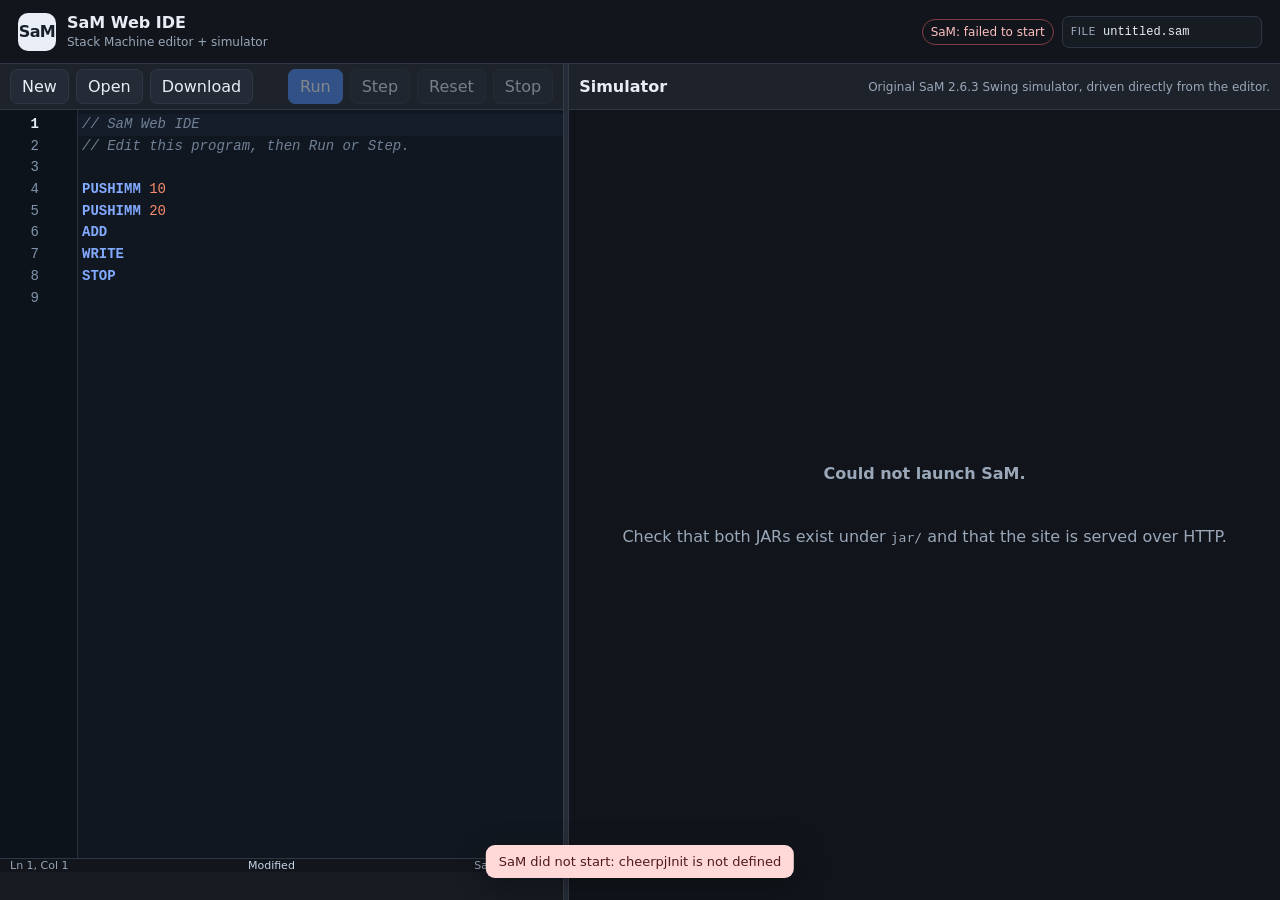
==== sam-web-ide/index.html @ 4410c5a1 "Update" ====
<!doctype html>
<html lang="en">
  <head>
    <meta charset="utf-8" />
    <meta name="viewport" content="width=device-width, initial-scale=1" />
    <meta name="color-scheme" content="dark light" />
    <title>SaM Web IDE</title>
    <link rel="stylesheet" href="./vendor/codemirror/codemirror.css" />
    <link rel="stylesheet" href="./styles.css?v=editor-v9" />
    <script src="./vendor/codemirror/codemirror.js"></script>
    <script src="./vendor/codemirror/addon/selection/active-line.js"></script>
    <script src="./vendor/codemirror/addon/edit/matchbrackets.js"></script>
    <script src="./vendor/codemirror/addon/edit/closebrackets.js"></script>
    <script src="https://cjrtnc.leaningtech.com/4.3/loader.js"></script>
  </head>
  <body>
    <header class="topbar">
      <div class="brand">
        <div class="brand-mark">SaM</div>
        <div>
          <h1>SaM Web IDE</h1>
          <p>Stack Machine editor + simulator</p>
        </div>
      </div>
      <div class="status-row">
        <span id="runtimeStatus" class="status status-loading">CheerpJ: starting…</span>
        <label class="filename-field" title="Rename the current SaM source file">
          <span class="filename-label">File</span>
          <input id="filenameInput" type="text" value="untitled.sam" spellcheck="false" aria-label="Current filename" />
        </label>
      </div>
    </header>

    <main class="workspace">
      <section class="pane editor-pane" aria-label="SaM source editor">
        <div class="pane-toolbar">
          <div class="toolbar-group">
            <button id="newBtn" type="button">New</button>
            <button id="openBtn" type="button">Open</button>
            <button id="saveBtn" type="button">Download</button>
            <input id="fileInput" type="file" accept=".sam,text/plain" hidden />
          </div>
          <div class="toolbar-group">
            <button id="runBtn" class="primary" type="button" disabled>Run</button>
            <button id="stepBtn" type="button" disabled>Step</button>
            <button id="resetBtn" type="button" disabled>Reset</button>
            <button id="stopBtn" type="button" disabled>Stop</button>
          </div>
        </div>

        <div id="editor" class="editor-host"></div>

        <div id="diagnostics" class="diagnostics" hidden>
          <span class="diagnostic-icon">!</span>
          <span id="diagnosticMessage" class="diagnostic-message"></span>
          <button id="diagnosticClose" class="diagnostic-close" type="button" title="Dismiss diagnostic" aria-label="Dismiss diagnostic">×</button>
        </div>

        <div class="editor-footer">
          <span id="cursorStatus">Ln 1, Col 1</span>
          <span id="executionStatus">Modified</span>
          <span>SaM assembly</span>
        </div>
      </section>

      <div id="splitter" class="splitter" role="separator" aria-orientation="vertical" tabindex="0"></div>

      <section class="pane simulator-pane" aria-label="SaM simulator">
        <div class="pane-toolbar simulator-toolbar">
          <strong>Simulator</strong>
          <span class="hint">Original SaM 2.6.3 Swing simulator, driven directly from the editor.</span>
        </div>
        <div id="samDisplay" class="sam-display">
          <div id="samPlaceholder" class="placeholder">
            <div class="spinner"></div>
            <p>Starting SaM under CheerpJ…</p>
          </div>
        </div>
      </section>
    </main>

    <div id="toast" class="toast" role="status" aria-live="polite"></div>

    <script src="./app.js?v=editor-v9"></script>
  </body>
</html>
---- sam-web-ide/vendor/codemirror/codemirror.css ----
/* BASICS */

.CodeMirror {
  /* Set height, width, borders, and global font properties here */
  font-family: monospace;
  height: 300px;
  color: black;
  direction: ltr;
}

/* PADDING */

.CodeMirror-lines {
  padding: 4px 0; /* Vertical padding around content */
}
.CodeMirror pre.CodeMirror-line,
.CodeMirror pre.CodeMirror-line-like {
  padding: 0 4px; /* Horizontal padding of content */
}

.CodeMirror-scrollbar-filler, .CodeMirror-gutter-filler {
  background-color: white; /* The little square between H and V scrollbars */
}

/* GUTTER */

.CodeMirror-gutters {
  border-right: 1px solid #ddd;
  background-color: #f7f7f7;
  white-space: nowrap;
}
.CodeMirror-linenumbers {}
.CodeMirror-linenumber {
  padding: 0 3px 0 5px;
  min-width: 20px;
  text-align: right;
  color: #999;
  white-space: nowrap;
}

.CodeMirror-guttermarker { color: black; }
.CodeMirror-guttermarker-subtle { color: #999; }

/* CURSOR */

.CodeMirror-cursor {
  border-left: 1px solid black;
  border-right: none;
  width: 0;
}
/* Shown when moving in bi-directional text */
.CodeMirror div.CodeMirror-secondarycursor {
  border-left: 1px solid silver;
}
.cm-fat-cursor .CodeMirror-cursor {
  width: auto;
  border: 0 !important;
  background: #7e7;
}
.cm-fat-cursor div.CodeMirror-cursors {
  z-index: 1;
}
.cm-fat-cursor-mark {
  background-color: rgba(20, 255, 20, 0.5);
  -webkit-animation: blink 1.06s steps(1) infinite;
  -moz-animation: blink 1.06s steps(1) infinite;
  animation: blink 1.06s steps(1) infinite;
}
.cm-animate-fat-cursor {
  width: auto;
  border: 0;
  -webkit-animation: blink 1.06s steps(1) infinite;
  -moz-animation: blink 1.06s steps(1) infinite;
  animation: blink 1.06s steps(1) infinite;
  background-color: #7e7;
}
@-moz-keyframes blink {
  0% {}
  50% { background-color: transparent; }
  100% {}
}
@-webkit-keyframes blink {
  0% {}
  50% { background-color: transparent; }
  100% {}
}
@keyframes blink {
  0% {}
  50% { background-color: transparent; }
  100% {}
}

/* Can style cursor different in overwrite (non-insert) mode */
.CodeMirror-overwrite .CodeMirror-cursor {}

.cm-tab { display: inline-block; text-decoration: inherit; }

.CodeMirror-rulers {
  position: absolute;
  left: 0; right: 0; top: -50px; bottom: 0;
  overflow: hidden;
}
.CodeMirror-ruler {
  border-left: 1px solid #ccc;
  top: 0; bottom: 0;
  position: absolute;
}

/* DEFAULT THEME */

.cm-s-default .cm-header {color: blue;}
.cm-s-default .cm-quote {color: #090;}
.cm-negative {color: #d44;}
.cm-positive {color: #292;}
.cm-header, .cm-strong {font-weight: bold;}
.cm-em {font-style: italic;}
.cm-link {text-decoration: underline;}
.cm-strikethrough {text-decoration: line-through;}

.cm-s-default .cm-keyword {color: #708;}
.cm-s-default .cm-atom {color: #219;}
.cm-s-default .cm-number {color: #164;}
.cm-s-default .cm-def {color: #00f;}
.cm-s-default .cm-variable,
.cm-s-default .cm-punctuation,
.cm-s-default .cm-property,
.cm-s-default .cm-operator {}
.cm-s-default .cm-variable-2 {color: #05a;}
.cm-s-default .cm-variable-3, .cm-s-default .cm-type {color: #085;}
.cm-s-default .cm-comment {color: #a50;}
.cm-s-default .cm-string {color: #a11;}
.cm-s-default .cm-string-2 {color: #f50;}
.cm-s-default .cm-meta {color: #555;}
.cm-s-default .cm-qualifier {color: #555;}
.cm-s-default .cm-builtin {color: #30a;}
.cm-s-default .cm-bracket {color: #997;}
.cm-s-default .cm-tag {color: #170;}
.cm-s-default .cm-attribute {color: #00c;}
.cm-s-default .cm-hr {color: #999;}
.cm-s-default .cm-link {color: #00c;}

.cm-s-default .cm-error {color: #f00;}
.cm-invalidchar {color: #f00;}

.CodeMirror-composing { border-bottom: 2px solid; }

/* Default styles for common addons */

div.CodeMirror span.CodeMirror-matchingbracket {color: #0b0;}
div.CodeMirror span.CodeMirror-nonmatchingbracket {color: #a22;}
.CodeMirror-matchingtag { background: rgba(255, 150, 0, .3); }
.CodeMirror-activeline-background {background: #e8f2ff;}

/* STOP */

/* The rest of this file contains styles related to the mechanics of
   the editor. You probably shouldn't touch them. */

.CodeMirror {
  position: relative;
  overflow: hidden;
  background: white;
}

.CodeMirror-scroll {
  overflow: scroll !important; /* Things will break if this is overridden */
  /* 50px is the magic margin used to hide the element's real scrollbars */
  /* See overflow: hidden in .CodeMirror */
  margin-bottom: -50px; margin-right: -50px;
  padding-bottom: 50px;
  height: 100%;
  outline: none; /* Prevent dragging from highlighting the element */
  position: relative;
}
.CodeMirror-sizer {
  position: relative;
  border-right: 50px solid transparent;
}

/* The fake, visible scrollbars. Used to force redraw during scrolling
   before actual scrolling happens, thus preventing shaking and
   flickering artifacts. */
.CodeMirror-vscrollbar, .CodeMirror-hscrollbar, .CodeMirror-scrollbar-filler, .CodeMirror-gutter-filler {
  position: absolute;
  z-index: 6;
  display: none;
  outline: none;
}
.CodeMirror-vscrollbar {
  right: 0; top: 0;
  overflow-x: hidden;
  overflow-y: scroll;
}
.CodeMirror-hscrollbar {
  bottom: 0; left: 0;
  overflow-y: hidden;
  overflow-x: scroll;
}
.CodeMirror-scrollbar-filler {
  right: 0; bottom: 0;
}
.CodeMirror-gutter-filler {
  left: 0; bottom: 0;
}

.CodeMirror-gutters {
  position: absolute; left: 0; top: 0;
  min-height: 100%;
  z-index: 3;
}
.CodeMirror-gutter {
  white-space: normal;
  height: 100%;
  display: inline-block;
  vertical-align: top;
  margin-bottom: -50px;
}
.CodeMirror-gutter-wrapper {
  position: absolute;
  z-index: 4;
  background: none !important;
  border: none !important;
}
.CodeMirror-gutter-background {
  position: absolute;
  top: 0; bottom: 0;
  z-index: 4;
}
.CodeMirror-gutter-elt {
  position: absolute;
  cursor: default;
  z-index: 4;
}
.CodeMirror-gutter-wrapper ::selection { background-color: transparent }
.CodeMirror-gutter-wrapper ::-moz-selection { background-color: transparent }

.CodeMirror-lines {
  cursor: text;
  min-height: 1px; /* prevents collapsing before first draw */
}
.CodeMirror pre.CodeMirror-line,
.CodeMirror pre.CodeMirror-line-like {
  /* Reset some styles that the rest of the page might have set */
  -moz-border-radius: 0; -webkit-border-radius: 0; border-radius: 0;
  border-width: 0;
  background: transparent;
  font-family: inherit;
  font-size: inherit;
  margin: 0;
  white-space: pre;
  word-wrap: normal;
  line-height: inherit;
  color: inherit;
  z-index: 2;
  position: relative;
  overflow: visible;
  -webkit-tap-highlight-color: transparent;
  -webkit-font-variant-ligatures: contextual;
  font-variant-ligatures: contextual;
}
.CodeMirror-wrap pre.CodeMirror-line,
.CodeMirror-wrap pre.CodeMirror-line-like {
  word-wrap: break-word;
  white-space: pre-wrap;
  word-break: normal;
}

.CodeMirror-linebackground {
  position: absolute;
  left: 0; right: 0; top: 0; bottom: 0;
  z-index: 0;
}

.CodeMirror-linewidget {
  position: relative;
  z-index: 2;
  padding: 0.1px; /* Force widget margins to stay inside of the container */
}

.CodeMirror-widget {}

.CodeMirror-rtl pre { direction: rtl; }

.CodeMirror-code {
  outline: none;
}

/* Force content-box sizing for the elements where we expect it */
.CodeMirror-scroll,
.CodeMirror-sizer,
.CodeMirror-gutter,
.CodeMirror-gutters,
.CodeMirror-linenumber {
  -moz-box-sizing: content-box;
  box-sizing: content-box;
}

.CodeMirror-measure {
  position: absolute;
  width: 100%;
  height: 0;
  overflow: hidden;
  visibility: hidden;
}

.CodeMirror-cursor {
  position: absolute;
  pointer-events: none;
}
.CodeMirror-measure pre { position: static; }

div.CodeMirror-cursors {
  visibility: hidden;
  position: relative;
  z-index: 3;
}
div.CodeMirror-dragcursors {
  visibility: visible;
}

.CodeMirror-focused div.CodeMirror-cursors {
  visibility: visible;
}

.CodeMirror-selected { background: #d9d9d9; }
.CodeMirror-focused .CodeMirror-selected { background: #d7d4f0; }
.CodeMirror-crosshair { cursor: crosshair; }
.CodeMirror-line::selection, .CodeMirror-line > span::selection, .CodeMirror-line > span > span::selection { background: #d7d4f0; }
.CodeMirror-line::-moz-selection, .CodeMirror-line > span::-moz-selection, .CodeMirror-line > span > span::-moz-selection { background: #d7d4f0; }

.cm-searching {
  background-color: #ffa;
  background-color: rgba(255, 255, 0, .4);
}

/* Used to force a border model for a node */
.cm-force-border { padding-right: .1px; }

@media print {
  /* Hide the cursor when printing */
  .CodeMirror div.CodeMirror-cursors {
    visibility: hidden;
  }
}

/* See issue #2901 */
.cm-tab-wrap-hack:after { content: ''; }

/* Help users use markselection to safely style text background */
span.CodeMirror-selectedtext { background: none; }
---- sam-web-ide/styles.css ----
:root {
  font-family: Inter, ui-sans-serif, system-ui, -apple-system, BlinkMacSystemFont, "Segoe UI", sans-serif;
  color: #e8edf5;
  background: #101319;
  --topbar-height: 64px;
  --editor-width: 44%;
  --panel: #171b22;
  --panel-2: #1d222b;
  --border: #303744;
  --muted: #9aa7b8;
  --accent: #79a8ff;
  --accent-strong: #4d8df7;
}

* { box-sizing: border-box; }
html, body { width: 100%; height: 100%; margin: 0; overflow: hidden; }
body { display: grid; grid-template-rows: var(--topbar-height) 1fr; }

button, input { font: inherit; }
button {
  border: 1px solid var(--border);
  border-radius: 7px;
  padding: 7px 11px;
  background: #242b36;
  color: #e8edf5;
  cursor: pointer;
}
button:hover:not(:disabled) { background: #303a49; }
button:disabled { opacity: 0.45; cursor: not-allowed; }
button.primary { background: var(--accent-strong); border-color: var(--accent-strong); color: white; }
button.primary:hover:not(:disabled) { background: #659bf4; }

.topbar {
  height: var(--topbar-height);
  display: flex;
  align-items: center;
  justify-content: space-between;
  padding: 0 18px;
  background: #12161c;
  border-bottom: 1px solid var(--border);
}
.brand { display: flex; align-items: center; gap: 11px; }
.brand-mark {
  display: grid; place-items: center; width: 38px; height: 38px;
  border-radius: 10px; background: #e9eef7; color: #17202b;
  font-weight: 800; letter-spacing: -0.04em;
}
h1 { font-size: 16px; line-height: 1.1; margin: 0 0 3px; }
.brand p { color: var(--muted); font-size: 12px; margin: 0; }
.status-row { display: flex; gap: 8px; align-items: center; }
.status { padding: 5px 8px; border-radius: 999px; border: 1px solid var(--border); color: var(--muted); font-size: 12px; }
.status-ready { color: #b6f3c4; border-color: #386c46; }
.status-error { color: #ffc0c0; border-color: #7c4040; }
.status-loading { color: #ffe0a1; }

.workspace { display: grid; grid-template-columns: var(--editor-width) 6px 1fr; min-width: 0; min-height: 0; }
.pane { min-width: 0; min-height: 0; background: var(--panel); }
.editor-pane { display: grid; grid-template-rows: 46px 1fr 28px; }
.simulator-pane { display: grid; grid-template-rows: 46px 1fr; }
.pane-toolbar {
  display: flex; align-items: center; justify-content: space-between; gap: 12px;
  padding: 7px 10px; background: var(--panel-2); border-bottom: 1px solid var(--border);
}
.toolbar-group { display: flex; gap: 7px; align-items: center; }
.hint { color: var(--muted); font-size: 12px; overflow: hidden; text-overflow: ellipsis; white-space: nowrap; }
.hint code { color: #d2dded; }

.editor-host { min-width: 0; min-height: 0; overflow: hidden; }
.editor-host .cm-scroller { overflow: auto; font-family: "SFMono-Regular", Consolas, "Liberation Mono", Menlo, monospace; }
.editor-footer {
  display: flex; align-items: center; justify-content: space-between;
  padding: 0 10px; color: var(--muted); background: #12161c; border-top: 1px solid var(--border); font-size: 11px;
}

.splitter { background: #262d38; cursor: col-resize; border-left: 1px solid #333b48; border-right: 1px solid #333b48; }
.splitter:hover, .splitter:focus { background: var(--accent-strong); outline: none; }

.sam-display { min-width: 0; min-height: 0; position: relative; overflow: hidden; background: #11151b; }
.sam-display > div:not(.placeholder) { width: 100% !important; height: 100% !important; }
.placeholder { position: absolute; inset: 0; display: grid; place-content: center; justify-items: center; color: var(--muted); gap: 12px; pointer-events: none; }
.spinner { width: 28px; height: 28px; border: 3px solid #344052; border-top-color: var(--accent); border-radius: 50%; animation: spin .8s linear infinite; }
@keyframes spin { to { transform: rotate(360deg); } }

.toast {
  position: fixed; left: 50%; bottom: 22px; transform: translate(-50%, 18px);
  background: #e8edf5; color: #151a21; border-radius: 9px; padding: 9px 13px;
  font-size: 13px; opacity: 0; pointer-events: none; transition: .18s ease;
  box-shadow: 0 8px 30px rgba(0,0,0,.35); max-width: min(620px, calc(100vw - 36px));
}
.toast.show { opacity: 1; transform: translate(-50%, 0); }
.toast.error { background: #ffd8d8; color: #501a1a; }

@media (max-width: 900px) {
  :root { --topbar-height: 58px; }
  .workspace { grid-template-columns: 1fr; grid-template-rows: 48% 6px 1fr; }
  .splitter { cursor: row-resize; border: 0; border-top: 1px solid #333b48; border-bottom: 1px solid #333b48; }
  .hint { display: none; }
  .brand p, #fileStatus { display: none; }
}

/* Editable source filename. */
.filename-field {
  height: 32px;
  display: flex;
  align-items: center;
  gap: 7px;
  padding: 0 8px;
  border: 1px solid var(--border);
  border-radius: 7px;
  background: #171c23;
}
.filename-label {
  color: var(--muted);
  font-size: 11px;
  text-transform: uppercase;
  letter-spacing: .06em;
}
#filenameInput {
  width: 150px;
  min-width: 80px;
  border: 0;
  outline: 0;
  padding: 2px 0;
  background: transparent;
  color: #e8edf5;
  font: 12px "SFMono-Regular", Consolas, "Liberation Mono", Menlo, monospace;
}
#filenameInput:focus { color: #fff; }
.filename-field:focus-within {
  border-color: var(--accent-strong);
  box-shadow: 0 0 0 2px rgba(77,141,247,.15);
}

/* Editor v5: CodeMirror 5 theme. This replaces the fragile CM6 CDN extension graph. */
.editor-host .CodeMirror {
  height: 100%;
  width: 100%;
  background: #111720;
  color: #e8edf5;
  font: 14px/1.55 "SFMono-Regular", Consolas, "Liberation Mono", Menlo, monospace;
}
.editor-host .CodeMirror-scroll { min-height: 100%; }
.editor-host .CodeMirror-gutters {
  background: #0d131b;
  border-right: 1px solid #29303b;
}
.editor-host .CodeMirror-linenumber {
  color: #8194ac;
  padding: 0 10px 0 8px;
  min-width: 30px;
  text-align: right;
}
.editor-host .CodeMirror-activeline-background {
  background: rgba(80, 130, 200, 0.055);
}
.editor-host .CodeMirror-activeline-gutter .CodeMirror-linenumber {
  color: #e5edf9;
  font-weight: 700;
}
.editor-host .CodeMirror-cursor {
  border-left: 2px solid #ffdf5d !important;
}
.editor-host .CodeMirror-selected {
  background: #345b8f !important;
}
.editor-host .CodeMirror-focused .CodeMirror-selected {
  background: #345b8f !important;
}
.editor-host .cm-s-samweb .cm-keyword {
  color: #82aaff;
  font-weight: 700;
}
.editor-host .cm-s-samweb .cm-comment {
  color: #718096;
  font-style: italic;
}
.editor-host .cm-s-samweb .cm-number { color: #f78c6c; }
.editor-host .cm-s-samweb .cm-string { color: #c3e88d; }
.editor-host .cm-s-samweb .cm-def {
  color: #ffcb6b;
  font-weight: 700;
}
.editor-host .cm-s-samweb .cm-variable { color: #c792ea; }
.editor-host .cm-s-samweb .cm-punctuation { color: #89ddff; }
.editor-host .CodeMirror-matchingbracket {
  color: #fff !important;
  background: rgba(121,168,255,.18);
  outline: 1px solid rgba(121,168,255,.6);
}

/* v7 diagnostics + execution synchronization */
.editor-pane { grid-template-rows: 46px 1fr auto 28px; }
.diagnostics {
  display: flex;
  align-items: center;
  gap: 8px;
  min-height: 34px;
  padding: 6px 10px;
  background: #351d20;
  color: #ffd6d9;
  border-top: 1px solid #6f353c;
  font-size: 12px;
}
.diagnostics[hidden] { display: none; }
.diagnostic-icon {
  display: grid;
  place-items: center;
  width: 18px;
  height: 18px;
  border-radius: 50%;
  background: #d95d68;
  color: white;
  font-weight: 800;
  flex: 0 0 auto;
}
.diagnostic-message { overflow: hidden; text-overflow: ellipsis; white-space: nowrap; }
.diagnostic-close {
  margin-left: auto;
  padding: 0;
  width: 22px;
  height: 22px;
  border: 0;
  background: transparent;
  color: #ffd6d9;
  font-size: 18px;
  line-height: 1;
}
.execution-gutter { width: 16px; }
.diagnostics-gutter { width: 12px; }
execution-marker {
  display: inline-block;
  width: 14px;
  text-align: center;
  color: #ffd65c;
  font-size: 10px;
  line-height: 1.75;
}
.diagnostic-marker { color: #ff6673; font-size: 9px; }
.editor-host .sam-assembler-error {
  text-decoration-line: underline;
  text-decoration-style: wavy;
  text-decoration-color: #ff6673;
  text-decoration-thickness: 1px;
  text-underline-offset: 3px;
}
.editor-host .sam-current-instruction-text {
  background: rgba(255, 214, 92, .055);
  border-radius: 2px;
}
#executionStatus { color: #c6d4e8; }


/* v11 SaM autocomplete */
.sam-completion-popup {
  position: absolute;
  z-index: 10000;
  min-width: 390px;
  max-width: 560px;
  max-height: 340px;
  overflow-y: auto;
  padding: 4px;
  border: 1px solid #3a4555;
  border-radius: 7px;
  background: #151b24;
  box-shadow: 0 10px 28px rgba(0,0,0,.42);
}
.sam-completion-popup[hidden] { display: none; }
.sam-completion-item {
  width: 100%;
  display: flex;
  align-items: center;
  justify-content: space-between;
  gap: 18px;
  border: 0;
  border-radius: 4px;
  padding: 6px 9px;
  background: transparent;
  color: #e8edf5;
  text-align: left;
}
.sam-completion-item:hover,
.sam-completion-item.selected { background: #2b4770; }
.completion-main {
  min-width: 0;
  display: flex;
  flex-direction: column;
  gap: 1px;
}
.completion-signature {
  color: #a9c6ff;
  font: 700 12px/1.35 "SFMono-Regular", Consolas, "Liberation Mono", Menlo, monospace;
  white-space: nowrap;
}
.completion-detail {
  color: #91a0b3;
  font: 10px/1.3 Inter, ui-sans-serif, system-ui, sans-serif;
  white-space: nowrap;
  overflow: hidden;
  text-overflow: ellipsis;
}
.completion-kind {
  flex: 0 0 auto;
  color: #7f8ea1;
  font: 9px/1.2 Inter, ui-sans-serif, system-ui, sans-serif;
  text-transform: uppercase;
  letter-spacing: .05em;
}
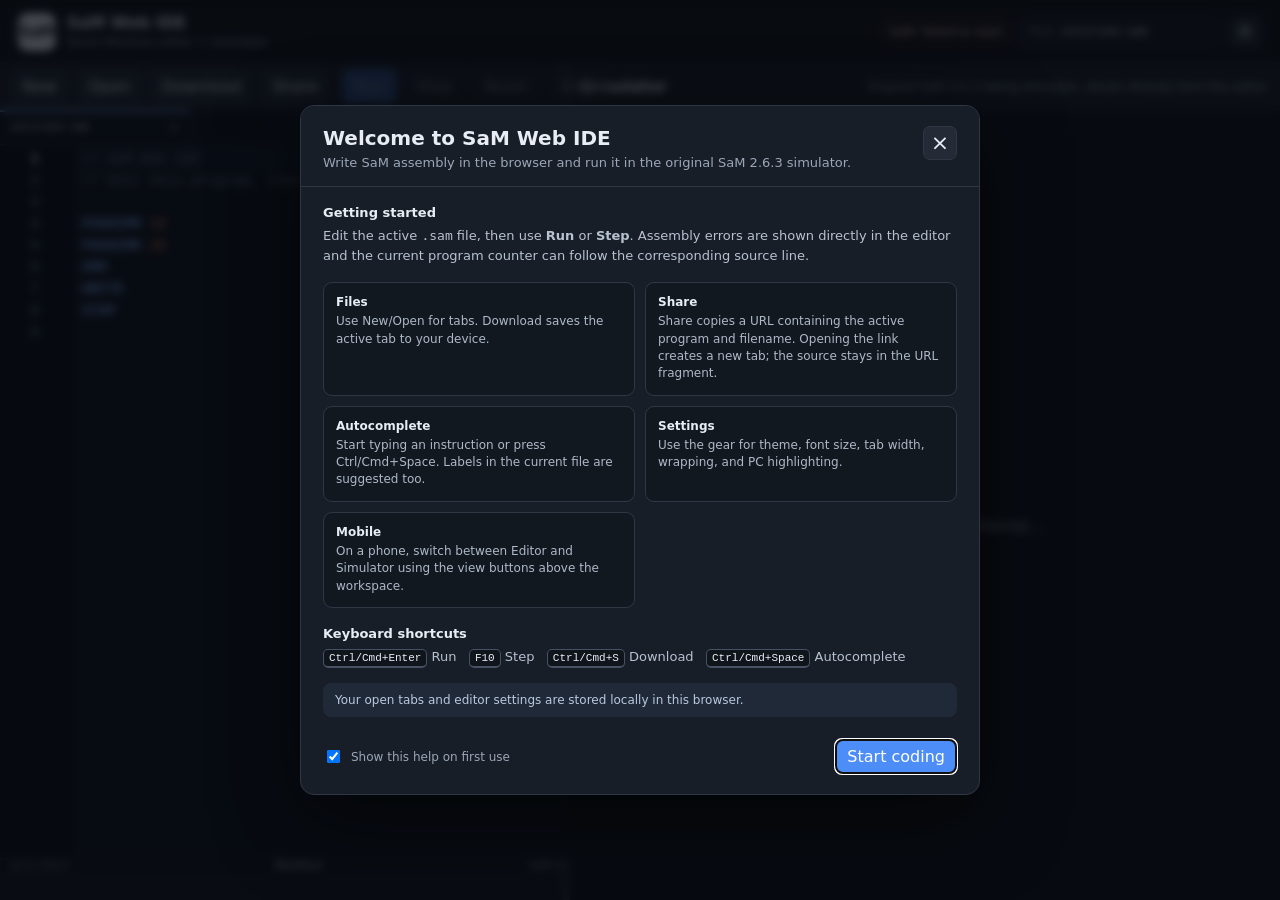
==== commit c442c6b5: "v15" ====
--- a/sam-web-ide/index.html
+++ b/sam-web-ide/index.html
@@ -6,7 +6,7 @@
     <meta name="color-scheme" content="dark light" />
     <title>SaM Web IDE</title>
     <link rel="stylesheet" href="./vendor/codemirror/codemirror.css" />
-    <link rel="stylesheet" href="./styles.css?v=editor-v9" />
+    <link rel="stylesheet" href="./styles.css?v=editor-v15" />
     <script src="./vendor/codemirror/codemirror.js"></script>
     <script src="./vendor/codemirror/addon/selection/active-line.js"></script>
     <script src="./vendor/codemirror/addon/edit/matchbrackets.js"></script>
@@ -24,21 +24,28 @@
       </div>
       <div class="status-row">
         <span id="runtimeStatus" class="status status-loading">CheerpJ: starting…</span>
-        <label class="filename-field" title="Rename the current SaM source file">
+        <label class="filename-field" title="Rename the active SaM source file">
           <span class="filename-label">File</span>
           <input id="filenameInput" type="text" value="untitled.sam" spellcheck="false" aria-label="Current filename" />
         </label>
+        <button id="settingsBtn" class="icon-button" type="button" title="Editor settings" aria-label="Editor settings" aria-expanded="false">⚙</button>
       </div>
     </header>
 
-    <main class="workspace">
+    <div class="mobile-view-switcher" role="group" aria-label="Mobile workspace view">
+      <button id="mobileEditorBtn" class="mobile-view-button active" type="button" aria-pressed="true">Editor</button>
+      <button id="mobileSimulatorBtn" class="mobile-view-button" type="button" aria-pressed="false">Simulator</button>
+    </div>
+
+    <main class="workspace" data-mobile-view="editor">
       <section class="pane editor-pane" aria-label="SaM source editor">
         <div class="pane-toolbar">
           <div class="toolbar-group">
             <button id="newBtn" type="button">New</button>
             <button id="openBtn" type="button">Open</button>
             <button id="saveBtn" type="button">Download</button>
-            <input id="fileInput" type="file" accept=".sam,text/plain" hidden />
+            <button id="shareBtn" type="button" title="Copy a shareable URL for the active program">Share</button>
+            <input id="fileInput" type="file" accept=".sam,text/plain" multiple hidden />
           </div>
           <div class="toolbar-group">
             <button id="runBtn" class="primary" type="button" disabled>Run</button>
@@ -46,6 +53,11 @@
             <button id="resetBtn" type="button" disabled>Reset</button>
             <button id="stopBtn" type="button" disabled>Stop</button>
           </div>
+        </div>
+
+        <div class="tab-strip" aria-label="Open SaM files">
+          <div id="tabs" class="tabs" role="tablist"></div>
+          <button id="newTabBtn" class="new-tab-button" type="button" title="New file (Ctrl/Cmd+N)" aria-label="New file">+</button>
         </div>
 
         <div id="editor" class="editor-host"></div>
@@ -79,8 +91,74 @@
       </section>
     </main>
 
+    <div id="settingsPanel" class="settings-panel" hidden>
+      <div class="settings-heading">Editor settings</div>
+      <label>
+        <span>Theme</span>
+        <select id="themeSelect">
+          <option value="dark">Dark</option>
+          <option value="light">Light</option>
+          <option value="contrast">High contrast</option>
+        </select>
+      </label>
+      <label>
+        <span>Font size</span>
+        <div class="range-setting"><input id="fontSizeInput" type="range" min="11" max="24" step="1" /><output id="fontSizeOutput"></output></div>
+      </label>
+      <label>
+        <span>Font</span>
+        <select id="fontFamilySelect">
+          <option value="system-mono">System monospace</option>
+          <option value="menlo">Menlo / Consolas</option>
+          <option value="courier">Courier New</option>
+        </select>
+      </label>
+      <label>
+        <span>Tab width</span>
+        <select id="tabWidthSelect"><option value="2">2 spaces</option><option value="4">4 spaces</option><option value="8">8 spaces</option></select>
+      </label>
+      <label class="toggle-setting"><span>Line wrapping</span><input id="lineWrapInput" type="checkbox" /></label>
+      <label class="toggle-setting"><span>PC source highlight</span><input id="pcHighlightInput" type="checkbox" /></label>
+      <button id="aboutHelpBtn" class="settings-secondary-button" type="button">About / Help</button>
+      <button id="resetSettingsBtn" type="button">Reset settings</button>
+    </div>
+
+    <div id="helpModal" class="modal-backdrop" hidden>
+      <section class="help-modal" role="dialog" aria-modal="true" aria-labelledby="helpTitle">
+        <div class="modal-heading">
+          <div>
+            <h2 id="helpTitle">Welcome to SaM Web IDE</h2>
+            <p>Write SaM assembly in the browser and run it in the original SaM 2.6.3 simulator.</p>
+          </div>
+          <button id="helpCloseBtn" class="modal-close" type="button" aria-label="Close help">×</button>
+        </div>
+        <div class="help-content">
+          <div class="help-section">
+            <h3>Getting started</h3>
+            <p>Edit the active <code>.sam</code> file, then use <strong>Run</strong> or <strong>Step</strong>. Assembly errors are shown directly in the editor and the current program counter can follow the corresponding source line.</p>
+          </div>
+          <div class="help-grid">
+            <div><strong>Files</strong><span>Use New/Open for tabs. Download saves the active tab to your device.</span></div>
+            <div><strong>Share</strong><span>Share copies a URL containing the active program and filename. Opening the link creates a new tab; the source stays in the URL fragment.</span></div>
+            <div><strong>Autocomplete</strong><span>Start typing an instruction or press Ctrl/Cmd+Space. Labels in the current file are suggested too.</span></div>
+            <div><strong>Settings</strong><span>Use the gear for theme, font size, tab width, wrapping, and PC highlighting.</span></div>
+            <div><strong>Mobile</strong><span>On a phone, switch between Editor and Simulator using the view buttons above the workspace.</span></div>
+          </div>
+          <div class="help-section help-shortcuts">
+            <h3>Keyboard shortcuts</h3>
+            <p><kbd>Ctrl/Cmd+Enter</kbd> Run &nbsp; <kbd>F10</kbd> Step &nbsp; <kbd>Ctrl/Cmd+S</kbd> Download &nbsp; <kbd>Ctrl/Cmd+Space</kbd> Autocomplete</p>
+          </div>
+          <div class="help-note">Your open tabs and editor settings are stored locally in this browser.</div>
+        </div>
+        <div class="modal-actions">
+          <label class="dont-show-label"><input id="showHelpOnStartInput" type="checkbox" checked /> Show this help on first use</label>
+          <button id="helpDoneBtn" class="primary" type="button">Start coding</button>
+        </div>
+      </section>
+    </div>
+
     <div id="toast" class="toast" role="status" aria-live="polite"></div>
 
-    <script src="./app.js?v=editor-v9"></script>
+    <script src="./app.js?v=editor-v15"></script>
   </body>
 </html>
--- a/sam-web-ide/styles.css
+++ b/sam-web-ide/styles.css
@@ -305,3 +305,307 @@
   text-transform: uppercase;
   letter-spacing: .05em;
 }
+
+/* v13 workspace: tabs, persistent editor settings, and themes */
+:root {
+  --editor-font-size: 14px;
+  --editor-font-family: "SFMono-Regular", Consolas, "Liberation Mono", Menlo, monospace;
+}
+.editor-pane { grid-template-rows: 46px 35px 1fr auto 28px; }
+.editor-host .CodeMirror {
+  font-family: var(--editor-font-family);
+  font-size: var(--editor-font-size);
+}
+.icon-button {
+  width: 34px;
+  height: 32px;
+  padding: 0;
+  font-size: 16px;
+  display: grid;
+  place-items: center;
+}
+.tab-strip {
+  min-width: 0;
+  display: flex;
+  align-items: stretch;
+  background: #11161d;
+  border-bottom: 1px solid var(--border);
+  overflow: hidden;
+}
+.tabs {
+  min-width: 0;
+  flex: 1 1 auto;
+  display: flex;
+  align-items: stretch;
+  gap: 1px;
+  overflow-x: auto;
+  scrollbar-width: thin;
+}
+.editor-tab {
+  flex: 0 1 190px;
+  min-width: 105px;
+  max-width: 220px;
+  height: 34px;
+  border: 0;
+  border-right: 1px solid var(--border);
+  border-radius: 0;
+  padding: 0 7px 0 10px;
+  display: flex;
+  align-items: center;
+  gap: 6px;
+  background: #171c24;
+  color: #aab5c4;
+}
+.editor-tab:hover { background: #202732; }
+.editor-tab.active {
+  background: #111720;
+  color: #eef3fa;
+  box-shadow: inset 0 2px 0 var(--accent);
+}
+.tab-name {
+  overflow: hidden;
+  text-overflow: ellipsis;
+  white-space: nowrap;
+  font: 11px var(--editor-font-family);
+}
+.tab-dirty {
+  width: 8px;
+  color: #ffcb6b;
+  font-size: 15px;
+  line-height: 1;
+  flex: 0 0 auto;
+}
+.tab-close {
+  margin-left: auto;
+  width: 18px;
+  height: 18px;
+  border-radius: 4px;
+  display: grid;
+  place-items: center;
+  color: #8491a3;
+  font-size: 14px;
+  line-height: 1;
+}
+.tab-close:hover { background: #303946; color: #fff; }
+.new-tab-button {
+  flex: 0 0 36px;
+  height: 34px;
+  border: 0;
+  border-left: 1px solid var(--border);
+  border-radius: 0;
+  background: #171c24;
+  font-size: 18px;
+  padding: 0;
+}
+.settings-panel {
+  position: fixed;
+  z-index: 12000;
+  top: 58px;
+  right: 16px;
+  width: 290px;
+  padding: 12px;
+  border: 1px solid var(--border);
+  border-radius: 10px;
+  background: #191f28;
+  color: #e8edf5;
+  box-shadow: 0 14px 38px rgba(0,0,0,.45);
+}
+.settings-panel[hidden] { display: none; }
+.settings-heading {
+  margin-bottom: 10px;
+  font-size: 12px;
+  font-weight: 750;
+  letter-spacing: .02em;
+}
+.settings-panel > label {
+  min-height: 38px;
+  display: grid;
+  grid-template-columns: 95px 1fr;
+  align-items: center;
+  gap: 10px;
+  border-top: 1px solid rgba(150,165,185,.13);
+  font-size: 11px;
+  color: #adb9c9;
+}
+.settings-panel select,
+.settings-panel input[type="range"] { width: 100%; }
+.settings-panel select {
+  border: 1px solid var(--border);
+  border-radius: 5px;
+  padding: 5px 6px;
+  background: #111720;
+  color: #e8edf5;
+  font-size: 11px;
+}
+.range-setting { display: flex; align-items: center; gap: 7px; }
+.range-setting output { min-width: 34px; color: #e8edf5; text-align: right; }
+.settings-panel .toggle-setting { grid-template-columns: 1fr auto; }
+.settings-panel input[type="checkbox"] { width: 16px; height: 16px; }
+#resetSettingsBtn { width: 100%; margin-top: 9px; }
+
+/* Light theme intentionally affects the browser IDE only; the original Swing
+   simulator retains its native appearance inside CheerpJ. */
+:root[data-theme="light"] {
+  color: #202733;
+  background: #f3f5f8;
+  --panel: #f7f8fa;
+  --panel-2: #eef1f5;
+  --border: #cfd6df;
+  --muted: #637083;
+  --accent: #276bd8;
+  --accent-strong: #276bd8;
+}
+:root[data-theme="light"] body,
+:root[data-theme="light"] .topbar,
+:root[data-theme="light"] .editor-footer { background: #f6f8fb; color: #202733; }
+:root[data-theme="light"] .topbar { border-color: var(--border); }
+:root[data-theme="light"] button { background: #fff; color: #263142; border-color: #cbd3dd; }
+:root[data-theme="light"] button:hover:not(:disabled) { background: #e9eef5; }
+:root[data-theme="light"] button.primary { background: #276bd8; color: white; border-color: #276bd8; }
+:root[data-theme="light"] .filename-field { background: #fff; }
+:root[data-theme="light"] #filenameInput { color: #202733; }
+:root[data-theme="light"] .tab-strip { background: #e9edf3; }
+:root[data-theme="light"] .editor-tab,
+:root[data-theme="light"] .new-tab-button { background: #e9edf3; color: #586679; }
+:root[data-theme="light"] .editor-tab:hover { background: #e0e6ee; }
+:root[data-theme="light"] .editor-tab.active { background: #fff; color: #202733; }
+:root[data-theme="light"] .editor-host .CodeMirror { background: #fff; color: #202733; }
+:root[data-theme="light"] .editor-host .CodeMirror-gutters { background: #f1f3f6; border-color: #d8dde5; }
+:root[data-theme="light"] .editor-host .CodeMirror-linenumber { color: #8793a3; }
+:root[data-theme="light"] .editor-host .CodeMirror-activeline-background { background: rgba(39,107,216,.045); }
+:root[data-theme="light"] .editor-host .CodeMirror-cursor { border-left-color: #1f5fc2 !important; }
+:root[data-theme="light"] .editor-host .cm-s-samweb .cm-keyword { color: #174ea6; }
+:root[data-theme="light"] .editor-host .cm-s-samweb .cm-comment { color: #6a737d; }
+:root[data-theme="light"] .editor-host .cm-s-samweb .cm-number { color: #b14b00; }
+:root[data-theme="light"] .editor-host .cm-s-samweb .cm-string { color: #267f24; }
+:root[data-theme="light"] .editor-host .cm-s-samweb .cm-def { color: #8a5a00; }
+:root[data-theme="light"] .editor-host .cm-s-samweb .cm-variable { color: #7a3e9d; }
+:root[data-theme="light"] .settings-panel { background: #fff; color: #202733; }
+:root[data-theme="light"] .settings-panel > label { color: #5e6b7c; }
+:root[data-theme="light"] .settings-panel select { background: #fff; color: #202733; }
+:root[data-theme="light"] .range-setting output { color: #202733; }
+:root[data-theme="light"] .sam-completion-popup { background: #fff; border-color: #cbd3dd; }
+:root[data-theme="light"] .sam-completion-item { color: #202733; }
+:root[data-theme="light"] .sam-completion-item:hover,
+:root[data-theme="light"] .sam-completion-item.selected { background: #dce9fb; }
+:root[data-theme="light"] .completion-signature { color: #174ea6; }
+:root[data-theme="light"] .completion-detail,
+:root[data-theme="light"] .completion-kind { color: #687587; }
+
+:root[data-theme="contrast"] {
+  --accent: #00e5ff;
+  --accent-strong: #00b8cc;
+  --border: #8996a8;
+  --muted: #d0d7e2;
+}
+:root[data-theme="contrast"] .editor-host .CodeMirror { background: #000; color: #fff; }
+:root[data-theme="contrast"] .editor-host .CodeMirror-gutters { background: #000; border-color: #c7d0dc; }
+:root[data-theme="contrast"] .editor-host .CodeMirror-linenumber { color: #d9e1ec; }
+:root[data-theme="contrast"] .editor-host .cm-s-samweb .cm-keyword { color: #73d7ff; }
+:root[data-theme="contrast"] .editor-host .cm-s-samweb .cm-comment { color: #b7c0ca; }
+:root[data-theme="contrast"] .editor-host .cm-s-samweb .cm-number { color: #ffb86c; }
+:root[data-theme="contrast"] .editor-host .cm-s-samweb .cm-string { color: #b8ff70; }
+:root[data-theme="contrast"] .editor-host .cm-s-samweb .cm-def { color: #ffe66d; }
+:root[data-theme="contrast"] .editor-host .cm-s-samweb .cm-variable { color: #e7a7ff; }
+:root[data-theme="contrast"] .editor-host .CodeMirror-activeline-background { background: rgba(0,229,255,.08); }
+
+@media (max-width: 700px) {
+  .filename-field { display: none; }
+  .settings-panel { right: 8px; top: 54px; width: min(290px, calc(100vw - 16px)); }
+  .editor-tab { flex-basis: 145px; }
+}
+
+/* v14: first-run help and responsive mobile workspace */
+.mobile-view-switcher {
+  display: none;
+  min-height: 42px;
+  padding: 5px 8px;
+  gap: 6px;
+  background: var(--panel-2);
+  border-bottom: 1px solid var(--border);
+}
+.mobile-view-button { flex: 1 1 50%; padding: 6px 10px; }
+.mobile-view-button.active { background: var(--accent-strong); border-color: var(--accent-strong); color: #fff; }
+.settings-secondary-button { width: 100%; margin-top: 9px; }
+.modal-backdrop {
+  position: fixed; inset: 0; z-index: 30000;
+  display: grid; place-items: center;
+  padding: 20px;
+  background: rgba(5,8,13,.72);
+  backdrop-filter: blur(4px);
+}
+.modal-backdrop[hidden] { display: none; }
+.help-modal {
+  width: min(680px, 100%);
+  max-height: min(760px, calc(100vh - 40px));
+  overflow: auto;
+  border: 1px solid var(--border);
+  border-radius: 14px;
+  background: #181e27;
+  color: #e8edf5;
+  box-shadow: 0 24px 80px rgba(0,0,0,.55);
+}
+.modal-heading {
+  position: sticky; top: 0; z-index: 1;
+  display: flex; justify-content: space-between; gap: 16px;
+  padding: 20px 22px 16px;
+  background: #181e27;
+  border-bottom: 1px solid var(--border);
+}
+.modal-heading h2 { margin: 0 0 5px; font-size: 20px; }
+.modal-heading p { margin: 0; color: var(--muted); font-size: 13px; }
+.modal-close { flex: 0 0 34px; width: 34px; height: 34px; padding: 0; font-size: 22px; }
+.help-content { padding: 18px 22px 6px; }
+.help-section h3 { margin: 0 0 6px; font-size: 13px; }
+.help-section p { margin: 0 0 16px; color: #b7c2d1; font-size: 13px; line-height: 1.55; }
+.help-grid { display: grid; grid-template-columns: 1fr 1fr; gap: 10px; margin: 2px 0 18px; }
+.help-grid > div { padding: 12px; border: 1px solid var(--border); border-radius: 9px; background: #121820; }
+.help-grid strong { display: block; margin-bottom: 4px; font-size: 12px; }
+.help-grid span { display: block; color: #aeb9c8; font-size: 12px; line-height: 1.45; }
+.help-shortcuts kbd { border: 1px solid #465163; border-bottom-width: 2px; border-radius: 5px; padding: 2px 5px; background: #10151c; color: #e9eef6; font: 11px var(--editor-font-family); }
+.help-note { padding: 10px 12px; border-radius: 8px; background: rgba(121,168,255,.08); color: #b9c9df; font-size: 12px; }
+.modal-actions { display: flex; align-items: center; justify-content: space-between; gap: 14px; padding: 16px 22px 20px; }
+.dont-show-label { display: flex; align-items: center; gap: 8px; color: var(--muted); font-size: 12px; }
+:root[data-theme="light"] .help-modal,
+:root[data-theme="light"] .modal-heading { background: #fff; color: #202733; }
+:root[data-theme="light"] .help-grid > div { background: #f7f9fc; }
+:root[data-theme="light"] .help-section p,
+:root[data-theme="light"] .help-grid span { color: #5f6d7f; }
+:root[data-theme="light"] .help-shortcuts kbd { background: #f2f5f8; color: #202733; border-color: #c7d0db; }
+
+@media (max-width: 900px) {
+  body { grid-template-rows: var(--topbar-height) 42px 1fr; }
+  .mobile-view-switcher { display: flex; }
+  .workspace { display: block; min-width: 0; min-height: 0; position: relative; }
+  .workspace .pane { position: absolute; inset: 0; }
+  .workspace[data-mobile-view="editor"] .editor-pane { display: grid; }
+  .workspace[data-mobile-view="editor"] .simulator-pane { display: none; }
+  .workspace[data-mobile-view="simulator"] .editor-pane { display: none; }
+  .workspace[data-mobile-view="simulator"] .simulator-pane { display: grid; }
+  .splitter { display: none; }
+  .pane-toolbar { min-height: 44px; }
+  .editor-pane { grid-template-rows: auto 35px 1fr auto 28px; }
+  .simulator-pane { grid-template-rows: 44px 1fr; }
+}
+
+@media (max-width: 700px) {
+  :root { --topbar-height: 54px; }
+  .topbar { padding: 0 9px; }
+  .brand { gap: 7px; }
+  .brand-mark { width: 32px; height: 32px; border-radius: 8px; font-size: 13px; }
+  h1 { font-size: 14px; }
+  .status { max-width: 112px; overflow: hidden; text-overflow: ellipsis; white-space: nowrap; }
+  .pane-toolbar { padding: 5px 7px; gap: 6px; overflow-x: auto; }
+  .toolbar-group { gap: 5px; flex: 0 0 auto; }
+  .pane-toolbar button { padding: 6px 8px; font-size: 12px; }
+  .simulator-toolbar { overflow: hidden; }
+  .settings-panel { max-height: calc(100vh - 65px); overflow-y: auto; }
+  .help-modal { max-height: calc(100vh - 18px); border-radius: 12px; }
+  .modal-backdrop { padding: 9px; }
+  .modal-heading { padding: 16px 16px 13px; }
+  .help-content { padding: 14px 16px 4px; }
+  .help-grid { grid-template-columns: 1fr; }
+  .modal-actions { padding: 12px 16px 16px; align-items: stretch; flex-direction: column; }
+  .modal-actions .primary { width: 100%; }
+  .editor-footer span:last-child { display: none; }
+}
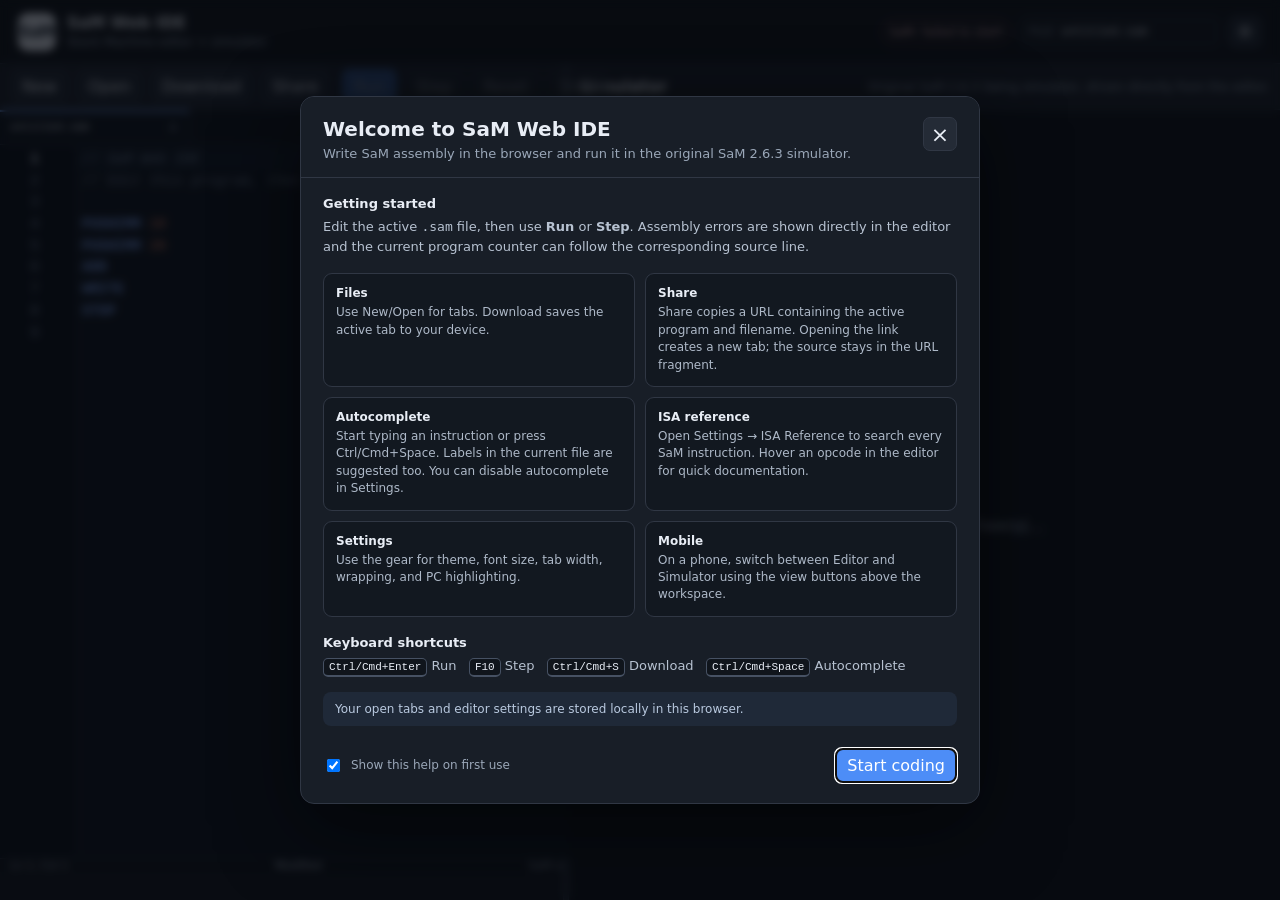
==== commit 55a55657: "v16" ====
--- a/sam-web-ide/index.html
+++ b/sam-web-ide/index.html
@@ -6,7 +6,7 @@
     <meta name="color-scheme" content="dark light" />
     <title>SaM Web IDE</title>
     <link rel="stylesheet" href="./vendor/codemirror/codemirror.css" />
-    <link rel="stylesheet" href="./styles.css?v=editor-v15" />
+    <link rel="stylesheet" href="./styles.css?v=editor-v16" />
     <script src="./vendor/codemirror/codemirror.js"></script>
     <script src="./vendor/codemirror/addon/selection/active-line.js"></script>
     <script src="./vendor/codemirror/addon/edit/matchbrackets.js"></script>
@@ -119,8 +119,30 @@
       </label>
       <label class="toggle-setting"><span>Line wrapping</span><input id="lineWrapInput" type="checkbox" /></label>
       <label class="toggle-setting"><span>PC source highlight</span><input id="pcHighlightInput" type="checkbox" /></label>
+      <label class="toggle-setting"><span>Autocomplete</span><input id="autocompleteInput" type="checkbox" checked /></label>
+      <button id="isaReferenceBtn" class="settings-secondary-button" type="button">ISA Reference</button>
       <button id="aboutHelpBtn" class="settings-secondary-button" type="button">About / Help</button>
       <button id="resetSettingsBtn" type="button">Reset settings</button>
+    </div>
+
+
+    <div id="isaModal" class="modal-backdrop" hidden>
+      <section class="isa-modal" role="dialog" aria-modal="true" aria-labelledby="isaTitle">
+        <div class="modal-heading">
+          <div>
+            <h2 id="isaTitle">SaM 2.6.3 ISA Reference</h2>
+            <p>Search the instruction set by opcode, operand, category, or description.</p>
+          </div>
+          <button id="isaCloseBtn" class="modal-close" type="button" aria-label="Close ISA reference">×</button>
+        </div>
+        <div class="isa-toolbar">
+          <input id="isaSearchInput" type="search" placeholder="Search instructions…" autocomplete="off" spellcheck="false" aria-label="Search ISA" />
+          <select id="isaCategorySelect" aria-label="Filter by instruction category">
+            <option value="">All categories</option>
+          </select>
+        </div>
+        <div id="isaResults" class="isa-results"></div>
+      </section>
     </div>
 
     <div id="helpModal" class="modal-backdrop" hidden>
@@ -140,7 +162,8 @@
           <div class="help-grid">
             <div><strong>Files</strong><span>Use New/Open for tabs. Download saves the active tab to your device.</span></div>
             <div><strong>Share</strong><span>Share copies a URL containing the active program and filename. Opening the link creates a new tab; the source stays in the URL fragment.</span></div>
-            <div><strong>Autocomplete</strong><span>Start typing an instruction or press Ctrl/Cmd+Space. Labels in the current file are suggested too.</span></div>
+            <div><strong>Autocomplete</strong><span>Start typing an instruction or press Ctrl/Cmd+Space. Labels in the current file are suggested too. You can disable autocomplete in Settings.</span></div>
+            <div><strong>ISA reference</strong><span>Open Settings → ISA Reference to search every SaM instruction. Hover an opcode in the editor for quick documentation.</span></div>
             <div><strong>Settings</strong><span>Use the gear for theme, font size, tab width, wrapping, and PC highlighting.</span></div>
             <div><strong>Mobile</strong><span>On a phone, switch between Editor and Simulator using the view buttons above the workspace.</span></div>
           </div>
@@ -159,6 +182,6 @@
 
     <div id="toast" class="toast" role="status" aria-live="polite"></div>
 
-    <script src="./app.js?v=editor-v15"></script>
+    <script src="./app.js?v=editor-v16"></script>
   </body>
 </html>
--- a/sam-web-ide/styles.css
+++ b/sam-web-ide/styles.css
@@ -609,3 +609,156 @@
   .modal-actions .primary { width: 100%; }
   .editor-footer span:last-child { display: none; }
 }
+
+
+/* ISA reference and contextual instruction documentation */
+.isa-modal {
+  width: min(920px, calc(100vw - 32px));
+  max-height: min(86vh, 820px);
+  display: flex;
+  flex-direction: column;
+  overflow: hidden;
+  border: 1px solid var(--border);
+  border-radius: 14px;
+  background: var(--panel);
+  box-shadow: 0 24px 80px rgba(0, 0, 0, 0.35);
+}
+
+.isa-toolbar {
+  display: grid;
+  grid-template-columns: minmax(0, 1fr) minmax(180px, 260px);
+  gap: 10px;
+  padding: 0 18px 14px;
+}
+
+.isa-toolbar input,
+.isa-toolbar select {
+  min-height: 38px;
+  border: 1px solid var(--border);
+  border-radius: 8px;
+  background: var(--surface);
+  color: var(--text);
+  padding: 7px 10px;
+  font: inherit;
+}
+
+.isa-results {
+  overflow: auto;
+  padding: 0 18px 20px;
+  display: grid;
+  gap: 10px;
+}
+
+.isa-card {
+  border: 1px solid var(--border);
+  border-radius: 10px;
+  padding: 12px 14px;
+  background: var(--surface);
+}
+
+.isa-card-heading {
+  display: flex;
+  align-items: baseline;
+  justify-content: space-between;
+  gap: 12px;
+}
+
+.isa-signature {
+  font-size: 0.98rem;
+  font-weight: 700;
+  color: var(--accent);
+}
+
+.isa-category {
+  font-size: 0.75rem;
+  opacity: 0.72;
+  text-align: right;
+}
+
+.isa-description {
+  margin: 7px 0 6px;
+  line-height: 1.45;
+}
+
+.isa-meta {
+  font-family: var(--editor-font-family);
+  font-size: 0.82rem;
+  opacity: 0.8;
+  margin-bottom: 7px;
+}
+
+.isa-example {
+  margin: 0;
+  padding: 8px 10px;
+  border-radius: 7px;
+  overflow-x: auto;
+  background: var(--editor-bg, rgba(127,127,127,.08));
+  color: var(--text);
+  font-family: var(--editor-font-family);
+  font-size: 0.83rem;
+}
+
+.isa-empty {
+  padding: 36px 12px;
+  text-align: center;
+  opacity: 0.7;
+}
+
+.sam-hover-doc {
+  position: absolute;
+  z-index: 10020;
+  width: min(320px, calc(100vw - 24px));
+  border: 1px solid var(--border);
+  border-radius: 9px;
+  padding: 9px 11px;
+  background: var(--panel);
+  color: var(--text);
+  box-shadow: 0 12px 36px rgba(0,0,0,.32);
+  pointer-events: none;
+  font-size: 0.82rem;
+  line-height: 1.4;
+}
+
+.sam-hover-doc code {
+  display: block;
+  margin-bottom: 4px;
+  color: var(--accent);
+  font-weight: 700;
+}
+
+.sam-hover-doc .hover-stack {
+  margin-top: 5px;
+  opacity: .76;
+  font-family: var(--editor-font-family);
+  font-size: .78rem;
+}
+
+@media (max-width: 700px) {
+  .isa-modal {
+    width: calc(100vw - 16px);
+    max-height: 92vh;
+  }
+
+  .isa-toolbar {
+    grid-template-columns: 1fr;
+    padding-inline: 12px;
+  }
+
+  .isa-results {
+    padding-inline: 12px;
+  }
+
+  .isa-card-heading {
+    align-items: flex-start;
+    flex-direction: column;
+    gap: 4px;
+  }
+
+  .isa-category {
+    text-align: left;
+  }
+
+  .sam-hover-doc {
+    display: none !important;
+  }
+}
